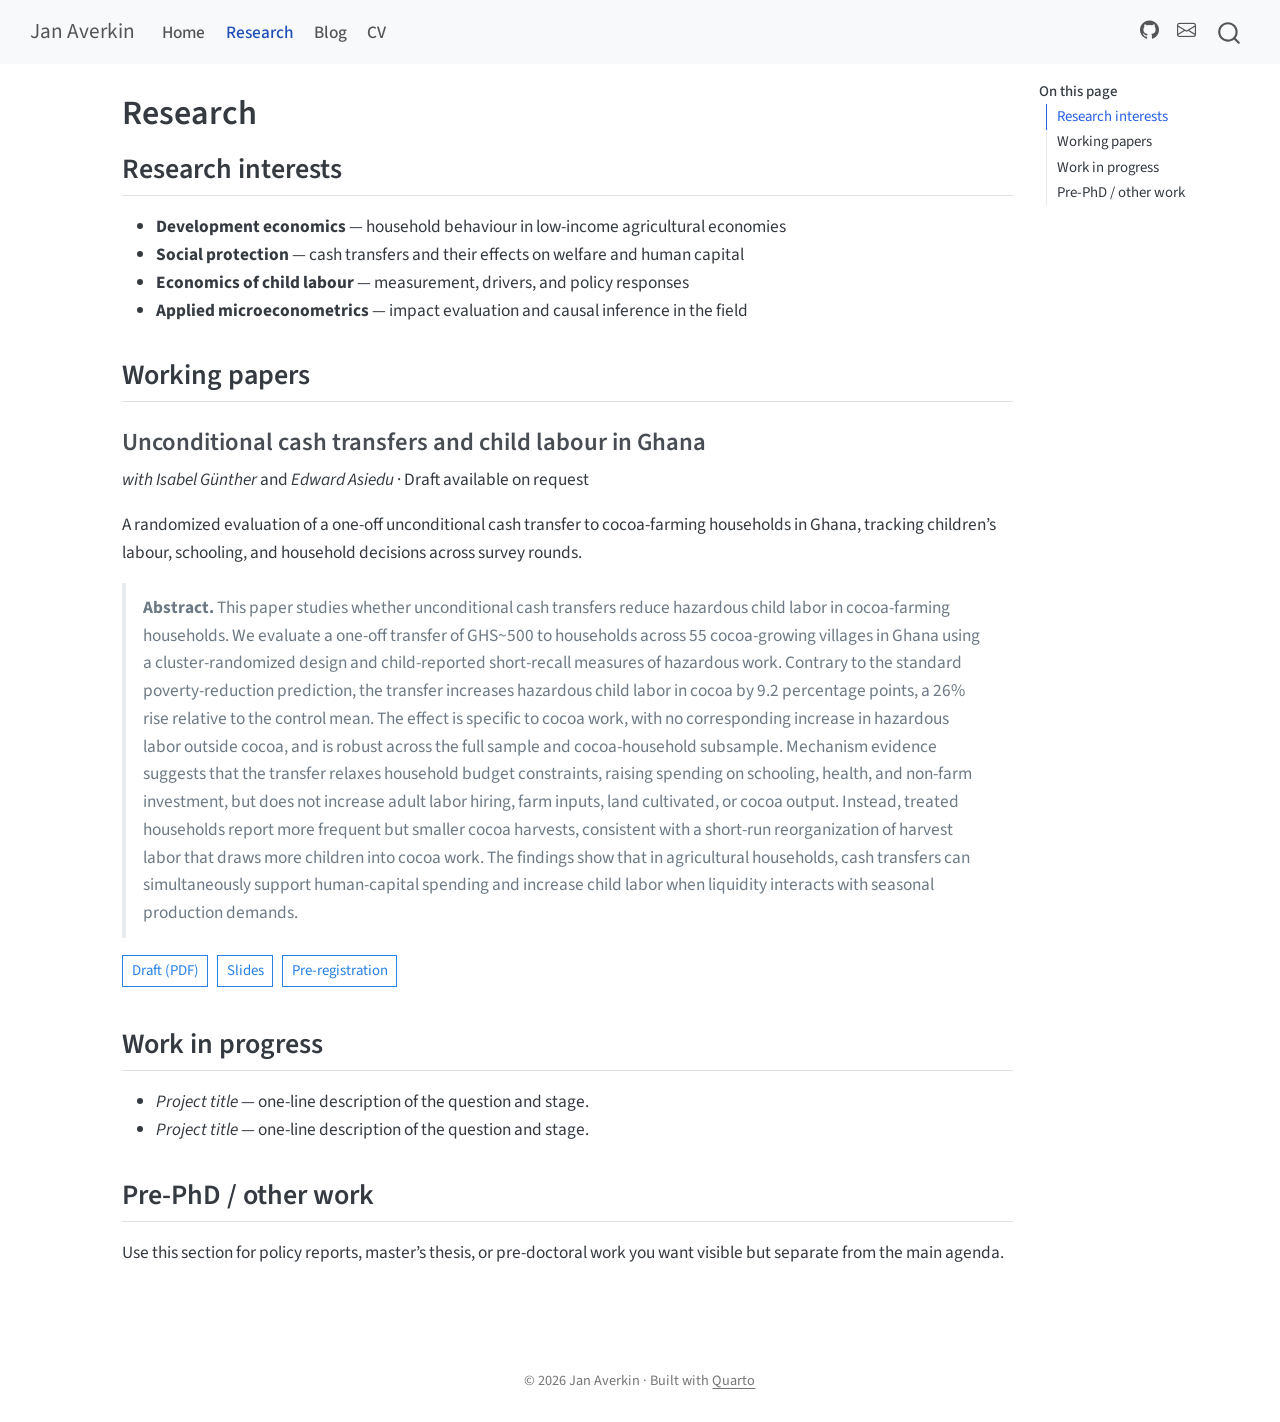
==== research.html @ e157452c "Built site for gh-pages" ====
<!DOCTYPE html>
<html xmlns="http://www.w3.org/1999/xhtml" lang="en" xml:lang="en"><head>

<meta charset="utf-8">
<meta name="generator" content="quarto-1.10.18">

<meta name="viewport" content="width=device-width, initial-scale=1.0, user-scalable=yes">


<title>Research – Jan Averkin</title>
<style>
/* Default styles provided by pandoc.
** See https://pandoc.org/MANUAL.html#variables-for-html for config info.
*/
span.smallcaps{font-variant: small-caps;}
div.columns{display: flex; gap: 1.5em;}
div.column{flex: auto;}
@media screen {
div.columns{gap: min(4vw, 1.5em);}
div.column{overflow-x: auto;}
}
div.hanging-indent{margin-left: 1.5em; text-indent: -1.5em;}
ul.task-list{list-style: none;}
ul.task-list li input[type="checkbox"] {
  width: 0.8em;
  margin: 0 0.8em 0.2em -1em; /* quarto-specific, see https://github.com/quarto-dev/quarto-cli/issues/4556 */ 
  vertical-align: middle;
}
</style>


<script src="site_libs/quarto-nav/quarto-nav.js"></script>
<script src="site_libs/clipboard/clipboard.min.js"></script>
<script src="site_libs/quarto-search/autocomplete.umd.js"></script>
<script src="site_libs/quarto-search/fuse.min.js"></script>
<script src="site_libs/quarto-search/quarto-search.js"></script>
<meta name="quarto:offset" content="./">
<script src="site_libs/quarto-html/quarto.js" type="module"></script>
<script src="site_libs/quarto-html/tabsets/tabsets.js" type="module"></script>
<script src="site_libs/quarto-html/popper.min.js"></script>
<script src="site_libs/quarto-html/tippy.umd.min.js"></script>
<script src="site_libs/quarto-html/anchor.min.js"></script>
<link href="site_libs/quarto-html/tippy.css" rel="stylesheet">
<link href="site_libs/quarto-html/quarto-syntax-highlighting-64a204ab8560d761af7679ceaba22944.css" rel="stylesheet" id="quarto-text-highlighting-styles">
<script src="site_libs/bootstrap/bootstrap.min.js"></script>
<link href="site_libs/bootstrap/bootstrap-icons.css" rel="stylesheet">
<link href="site_libs/bootstrap/bootstrap-1300863642ba7471d2eefebc91736afd.min.css" rel="stylesheet" append-hash="true" id="quarto-bootstrap" data-mode="light">
<script id="quarto-search-options" type="application/json">{
  "location": "navbar",
  "copy-button": false,
  "collapse-after": 3,
  "panel-placement": "end",
  "type": "overlay",
  "limit": 50,
  "keyboard-shortcut": [
    "f",
    "/",
    "s"
  ],
  "show-item-context": false,
  "language": {
    "search-no-results-text": "No results",
    "search-matching-documents-text": "matching documents",
    "search-copy-link-title": "Copy link to search",
    "search-hide-matches-text": "Hide additional matches",
    "search-more-match-text": "more match in this document",
    "search-more-matches-text": "more matches in this document",
    "search-clear-button-title": "Clear",
    "search-text-placeholder": "",
    "search-detached-cancel-button-title": "Cancel",
    "search-submit-button-title": "Submit",
    "search-label": "Search"
  }
}</script>
<style>html{ scroll-behavior: smooth; }</style>


<link rel="stylesheet" href="styles.css">
</head>

<body class="nav-fixed quarto-light">

<div id="quarto-search-results"></div>
  <header id="quarto-header" class="headroom fixed-top">
    <nav class="navbar navbar-expand-lg " data-bs-theme="dark">
      <div class="navbar-container container-fluid">
      <div class="navbar-brand-container mx-auto">
    <a class="navbar-brand" href="./index.html">
    <span class="navbar-title">Jan Averkin</span>
    </a>
  </div>
            <div id="quarto-search" class="" title="Search"></div>
          <button class="navbar-toggler" type="button" data-bs-toggle="collapse" data-bs-target="#navbarCollapse" aria-controls="navbarCollapse" role="menu" aria-expanded="false" aria-label="Toggle navigation" onclick="if (window.quartoToggleHeadroom) { window.quartoToggleHeadroom(); }">
  <span class="navbar-toggler-icon"></span>
</button>
          <div class="collapse navbar-collapse" id="navbarCollapse">
            <ul class="navbar-nav navbar-nav-scroll me-auto">
  <li class="nav-item">
    <a class="nav-link" href="./index.html"> 
<span class="menu-text">Home</span></a>
  </li>  
  <li class="nav-item">
    <a class="nav-link active" href="./research.html" aria-current="page"> 
<span class="menu-text">Research</span></a>
  </li>  
  <li class="nav-item">
    <a class="nav-link" href="./blog.html"> 
<span class="menu-text">Blog</span></a>
  </li>  
  <li class="nav-item">
    <a class="nav-link" href="./cv.html"> 
<span class="menu-text">CV</span></a>
  </li>  
</ul>
            <ul class="navbar-nav navbar-nav-scroll ms-auto">
  <li class="nav-item compact">
    <a class="nav-link" href="https://github.com/janaverkin"> <i class="bi bi-github" role="img" aria-label="GitHub">
</i> 
<span class="menu-text"></span></a>
  </li>  
  <li class="nav-item compact">
    <a class="nav-link" href="mailto:averkinjan@gmail.com"> <i class="bi bi-envelope" role="img" aria-label="Email">
</i> 
<span class="menu-text"></span></a>
  </li>  
</ul>
          </div> <!-- /navcollapse -->
            <div class="quarto-navbar-tools">
</div>
      </div> <!-- /container-fluid -->
    </nav>
</header>
<!-- content -->
<div id="quarto-content" class="quarto-container page-columns page-rows-contents page-layout-article page-navbar">
<!-- sidebar -->
<!-- margin-sidebar -->
    <div id="quarto-margin-sidebar" class="sidebar margin-sidebar">
        <nav id="TOC" role="doc-toc" class="toc-active">
    <h2 id="toc-title">On this page</h2>
   
  <ul>
  <li><a href="#research-interests" id="toc-research-interests" class="nav-link active" data-scroll-target="#research-interests">Research interests</a></li>
  <li><a href="#working-papers" id="toc-working-papers" class="nav-link" data-scroll-target="#working-papers">Working papers</a>
  <ul class="collapse">
  <li><a href="#unconditional-cash-transfers-and-child-labour-in-ghana" id="toc-unconditional-cash-transfers-and-child-labour-in-ghana" class="nav-link" data-scroll-target="#unconditional-cash-transfers-and-child-labour-in-ghana">Unconditional cash transfers and child labour in Ghana</a></li>
  </ul></li>
  <li><a href="#work-in-progress" id="toc-work-in-progress" class="nav-link" data-scroll-target="#work-in-progress">Work in progress</a></li>
  <li><a href="#pre-phd-other-work" id="toc-pre-phd-other-work" class="nav-link" data-scroll-target="#pre-phd-other-work">Pre-PhD / other work</a></li>
  </ul>
</nav>
    </div>
<!-- main -->
<main class="content" id="quarto-document-content">

<header id="title-block-header" class="quarto-title-block default">
<div class="quarto-title">
<h1 class="title">Research</h1>
</div>



<div class="quarto-title-meta">

    
  
    
  </div>
  


</header>


<section id="research-interests" class="level2">
<h2 class="anchored" data-anchor-id="research-interests">Research interests</h2>
<ul>
<li><strong>Development economics</strong> — household behaviour in low-income agricultural economies</li>
<li><strong>Social protection</strong> — cash transfers and their effects on welfare and human capital</li>
<li><strong>Economics of child labour</strong> — measurement, drivers, and policy responses</li>
<li><strong>Applied microeconometrics</strong> — impact evaluation and causal inference in the field</li>
</ul>
<!-- Edit the themes above to match how you'd describe your own agenda. -->
</section>
<section id="working-papers" class="level2">
<h2 class="anchored" data-anchor-id="working-papers">Working papers</h2>
<section id="unconditional-cash-transfers-and-child-labour-in-ghana" class="level3">
<h3 class="anchored" data-anchor-id="unconditional-cash-transfers-and-child-labour-in-ghana">Unconditional cash transfers and child labour in Ghana</h3>
<p><em>with Isabel Günther</em> and <em>Edward Asiedu</em> · Draft available on request</p>
<p>A randomized evaluation of a one-off unconditional cash transfer to cocoa-farming households in Ghana, tracking children’s labour, schooling, and household decisions across survey rounds.</p>
<blockquote class="blockquote">
<p><strong>Abstract.</strong> This paper studies whether unconditional cash transfers reduce hazardous child labor in cocoa-farming households. We evaluate a one-off transfer of GHS~500 to households across 55 cocoa-growing villages in Ghana using a cluster-randomized design and child-reported short-recall measures of hazardous work. Contrary to the standard poverty-reduction prediction, the transfer increases hazardous child labor in cocoa by 9.2 percentage points, a 26% rise relative to the control mean. The effect is specific to cocoa work, with no corresponding increase in hazardous labor outside cocoa, and is robust across the full sample and cocoa-household subsample. Mechanism evidence suggests that the transfer relaxes household budget constraints, raising spending on schooling, health, and non-farm investment, but does not increase adult labor hiring, farm inputs, land cultivated, or cocoa output. Instead, treated households report more frequent but smaller cocoa harvests, consistent with a short-run reorganization of harvest labor that draws more children into cocoa work. The findings show that in agricultural households, cash transfers can simultaneously support human-capital spending and increase child labor when liquidity interacts with seasonal production demands.</p>
</blockquote>
<p><a href="#" class="btn btn-outline-primary btn-sm">Draft (PDF)</a> &nbsp; <a href="#" class="btn btn-outline-primary btn-sm">Slides</a> &nbsp; <a href="#" class="btn btn-outline-primary btn-sm">Pre-registration</a></p>
<!--
Duplicate the block above for each paper. Once a paper is public, replace the
'#' links with real URLs (working-paper series, OSF/AEA RCT registry, etc.).
-->
</section>
</section>
<section id="work-in-progress" class="level2">
<h2 class="anchored" data-anchor-id="work-in-progress">Work in progress</h2>
<ul>
<li><em>Project title</em> — one-line description of the question and stage.</li>
<li><em>Project title</em> — one-line description of the question and stage.</li>
</ul>
</section>
<section id="pre-phd-other-work" class="level2">
<h2 class="anchored" data-anchor-id="pre-phd-other-work">Pre-PhD / other work</h2>
<p>Use this section for policy reports, master’s thesis, or pre-doctoral work you want visible but separate from the main agenda.</p>


</section>

</main> <!-- /main -->
<script id="quarto-html-after-body" type="application/javascript">
  window.document.addEventListener("DOMContentLoaded", function (event) {
    const icon = "";
    const anchorJS = new window.AnchorJS();
    anchorJS.options = {
      placement: 'right',
      icon: icon
    };
    anchorJS.add('.anchored');
    const isCodeAnnotation = (el) => {
      for (const clz of el.classList) {
        if (clz.startsWith('code-annotation-')) {                     
          return true;
        }
      }
      return false;
    }
    const onCopySuccess = function(e) {
      // button target
      const button = e.trigger;
      // don't keep focus
      button.blur();
      // flash "checked"
      button.classList.add('code-copy-button-checked');
      var currentTitle = button.getAttribute("title");
      button.setAttribute("title", "Copied!");
      let tooltip;
      if (window.bootstrap) {
        button.setAttribute("data-bs-toggle", "tooltip");
        button.setAttribute("data-bs-placement", "left");
        button.setAttribute("data-bs-title", "Copied!");
        tooltip = new bootstrap.Tooltip(button, 
          { trigger: "manual", 
            customClass: "code-copy-button-tooltip",
            offset: [0, -8]});
        tooltip.show();    
      }
      setTimeout(function() {
        if (tooltip) {
          tooltip.hide();
          button.removeAttribute("data-bs-title");
          button.removeAttribute("data-bs-toggle");
          button.removeAttribute("data-bs-placement");
        }
        button.setAttribute("title", currentTitle);
        button.classList.remove('code-copy-button-checked');
      }, 1000);
      // clear code selection
      e.clearSelection();
    }
    const getTextToCopy = function(trigger) {
      const outerScaffold = trigger.parentElement.cloneNode(true);
      const codeEl = outerScaffold.querySelector('code');
      for (const childEl of codeEl.children) {
        if (isCodeAnnotation(childEl)) {
          childEl.remove();
        }
      }
      return codeEl.innerText;
    }
    const clipboard = new window.ClipboardJS('.code-copy-button:not([data-in-quarto-modal])', {
      text: getTextToCopy
    });
    clipboard.on('success', onCopySuccess);
    if (window.document.getElementById('quarto-embedded-source-code-modal')) {
      const clipboardModal = new window.ClipboardJS('.code-copy-button[data-in-quarto-modal]', {
        text: getTextToCopy,
        container: window.document.getElementById('quarto-embedded-source-code-modal')
      });
      clipboardModal.on('success', onCopySuccess);
    }
      var localhostRegex = new RegExp(/^(?:http|https):\/\/localhost\:?[0-9]*\//);
      var mailtoRegex = new RegExp(/^mailto:/);
        var filterRegex = new RegExp("https:\/\/janaverkin\.github\.io");
      var isInternal = (href) => {
          return filterRegex.test(href) || localhostRegex.test(href) || mailtoRegex.test(href);
      }
      // Inspect non-navigation links and adorn them if external
     var links = window.document.querySelectorAll('a[href]:not(.nav-link):not(.navbar-brand):not(.toc-action):not(.sidebar-link):not(.sidebar-item-toggle):not(.pagination-link):not(.no-external):not([aria-hidden]):not(.dropdown-item):not(.quarto-navigation-tool):not(.about-link)');
      for (var i=0; i<links.length; i++) {
        const link = links[i];
        if (!isInternal(link.href)) {
          // undo the damage that might have been done by quarto-nav.js in the case of
          // links that we want to consider external
          if (link.dataset.originalHref !== undefined) {
            link.href = link.dataset.originalHref;
          }
        }
      }
    function tippyHover(el, contentFn, onTriggerFn, onUntriggerFn) {
      const config = {
        allowHTML: true,
        maxWidth: 500,
        delay: 100,
        arrow: false,
        appendTo: function(el) {
            return el.parentElement;
        },
        interactive: true,
        interactiveBorder: 10,
        theme: 'quarto',
        placement: 'bottom-start',
      };
      if (contentFn) {
        config.content = contentFn;
      }
      if (onTriggerFn) {
        config.onTrigger = onTriggerFn;
      }
      if (onUntriggerFn) {
        config.onUntrigger = onUntriggerFn;
      }
      window.tippy(el, config); 
    }
    const noterefs = window.document.querySelectorAll('a[role="doc-noteref"]');
    for (var i=0; i<noterefs.length; i++) {
      const ref = noterefs[i];
      tippyHover(ref, function() {
        // use id or data attribute instead here
        let href = ref.getAttribute('data-footnote-href') || ref.getAttribute('href');
        try { href = new URL(href).hash; } catch {}
        const id = href.replace(/^#\/?/, "");
        const note = window.document.getElementById(id);
        if (note) {
          return note.innerHTML;
        } else {
          return "";
        }
      });
    }
    const xrefs = window.document.querySelectorAll('a.quarto-xref');
    const processXRef = (id, note) => {
      // Strip column container classes
      const stripColumnClz = (el) => {
        el.classList.remove("page-full", "page-columns");
        if (el.children) {
          for (const child of el.children) {
            stripColumnClz(child);
          }
        }
      }
      stripColumnClz(note)
      if (id === null || id.startsWith('sec-')) {
        // Special case sections, only their first couple elements
        const container = document.createElement("div");
        if (note.children && note.children.length > 2) {
          container.appendChild(note.children[0].cloneNode(true));
          for (let i = 1; i < note.children.length; i++) {
            const child = note.children[i];
            if (child.tagName === "P" && child.innerText === "") {
              continue;
            } else {
              container.appendChild(child.cloneNode(true));
              break;
            }
          }
          if (window.Quarto?.typesetMath) {
            window.Quarto.typesetMath(container);
          }
          return container.innerHTML
        } else {
          if (window.Quarto?.typesetMath) {
            window.Quarto.typesetMath(note);
          }
          return note.innerHTML;
        }
      } else {
        // Remove any anchor links if they are present
        const anchorLink = note.querySelector('a.anchorjs-link');
        if (anchorLink) {
          anchorLink.remove();
        }
        if (window.Quarto?.typesetMath) {
          window.Quarto.typesetMath(note);
        }
        if (note.classList.contains("callout")) {
          return note.outerHTML;
        } else {
          return note.innerHTML;
        }
      }
    }
    for (var i=0; i<xrefs.length; i++) {
      const xref = xrefs[i];
      tippyHover(xref, undefined, function(instance) {
        instance.disable();
        let url = xref.getAttribute('href');
        let hash = undefined; 
        if (url.startsWith('#')) {
          hash = url;
        } else {
          try { hash = new URL(url).hash; } catch {}
        }
        if (hash) {
          const id = hash.replace(/^#\/?/, "");
          const note = window.document.getElementById(id);
          if (note !== null) {
            try {
              const html = processXRef(id, note.cloneNode(true));
              instance.setContent(html);
            } finally {
              instance.enable();
              instance.show();
            }
          } else {
            // See if we can fetch this
            fetch(url.split('#')[0])
            .then(res => res.text())
            .then(html => {
              const parser = new DOMParser();
              const htmlDoc = parser.parseFromString(html, "text/html");
              const note = htmlDoc.getElementById(id);
              if (note !== null) {
                const html = processXRef(id, note);
                instance.setContent(html);
              } 
            }).finally(() => {
              instance.enable();
              instance.show();
            });
          }
        } else {
          // See if we can fetch a full url (with no hash to target)
          // This is a special case and we should probably do some content thinning / targeting
          fetch(url)
          .then(res => res.text())
          .then(html => {
            const parser = new DOMParser();
            const htmlDoc = parser.parseFromString(html, "text/html");
            const note = htmlDoc.querySelector('main.content');
            if (note !== null) {
              // This should only happen for chapter cross references
              // (since there is no id in the URL)
              // remove the first header
              if (note.children.length > 0 && note.children[0].tagName === "HEADER") {
                note.children[0].remove();
              }
              const html = processXRef(null, note);
              instance.setContent(html);
            } 
          }).finally(() => {
            instance.enable();
            instance.show();
          });
        }
      }, function(instance) {
      });
    }
        let selectedAnnoteEl;
        const selectorForAnnotation = ( cell, annotation) => {
          let cellAttr = 'data-code-cell="' + cell + '"';
          let lineAttr = 'data-code-annotation="' +  annotation + '"';
          const selector = 'span[' + cellAttr + '][' + lineAttr + ']';
          return selector;
        }
        const selectCodeLines = (annoteEl) => {
          const doc = window.document;
          const targetCell = annoteEl.getAttribute("data-target-cell");
          const targetAnnotation = annoteEl.getAttribute("data-target-annotation");
          const annoteSpan = window.document.querySelector(selectorForAnnotation(targetCell, targetAnnotation));
          const lines = annoteSpan.getAttribute("data-code-lines").split(",");
          const lineIds = lines.map((line) => {
            return targetCell + "-" + line;
          })
          let top = null;
          let height = null;
          let parent = null;
          if (lineIds.length > 0) {
              //compute the position of the single el (top and bottom and make a div)
              const el = window.document.getElementById(lineIds[0]);
              top = el.offsetTop;
              height = el.offsetHeight;
              parent = el.parentElement.parentElement;
            if (lineIds.length > 1) {
              const lastEl = window.document.getElementById(lineIds[lineIds.length - 1]);
              const bottom = lastEl.offsetTop + lastEl.offsetHeight;
              height = bottom - top;
            }
            if (top !== null && height !== null && parent !== null) {
              // cook up a div (if necessary) and position it 
              let div = window.document.getElementById("code-annotation-line-highlight");
              if (div === null) {
                div = window.document.createElement("div");
                div.setAttribute("id", "code-annotation-line-highlight");
                div.style.position = 'absolute';
                parent.appendChild(div);
              }
              div.style.top = top - 2 + "px";
              div.style.height = height + 4 + "px";
              div.style.left = 0;
              let gutterDiv = window.document.getElementById("code-annotation-line-highlight-gutter");
              if (gutterDiv === null) {
                gutterDiv = window.document.createElement("div");
                gutterDiv.setAttribute("id", "code-annotation-line-highlight-gutter");
                gutterDiv.style.position = 'absolute';
                const codeCell = window.document.getElementById(targetCell);
                const gutter = codeCell.querySelector('.code-annotation-gutter');
                gutter.appendChild(gutterDiv);
              }
              gutterDiv.style.top = top - 2 + "px";
              gutterDiv.style.height = height + 4 + "px";
            }
            selectedAnnoteEl = annoteEl;
          }
        };
        const unselectCodeLines = () => {
          const elementsIds = ["code-annotation-line-highlight", "code-annotation-line-highlight-gutter"];
          elementsIds.forEach((elId) => {
            const div = window.document.getElementById(elId);
            if (div) {
              div.remove();
            }
          });
          selectedAnnoteEl = undefined;
        };
          // Handle positioning of the toggle
      window.addEventListener(
        "resize",
        throttle(() => {
          elRect = undefined;
          if (selectedAnnoteEl) {
            selectCodeLines(selectedAnnoteEl);
          }
        }, 10)
      );
      function throttle(fn, ms) {
      let throttle = false;
      let timer;
        return (...args) => {
          if(!throttle) { // first call gets through
              fn.apply(this, args);
              throttle = true;
          } else { // all the others get throttled
              if(timer) clearTimeout(timer); // cancel #2
              timer = setTimeout(() => {
                fn.apply(this, args);
                timer = throttle = false;
              }, ms);
          }
        };
      }
        // Attach click handler to the DT
        const annoteDls = window.document.querySelectorAll('dt[data-target-cell]');
        for (const annoteDlNode of annoteDls) {
          annoteDlNode.addEventListener('click', (event) => {
            const clickedEl = event.target;
            if (clickedEl !== selectedAnnoteEl) {
              unselectCodeLines();
              const activeEl = window.document.querySelector('dt[data-target-cell].code-annotation-active');
              if (activeEl) {
                activeEl.classList.remove('code-annotation-active');
              }
              selectCodeLines(clickedEl);
              clickedEl.classList.add('code-annotation-active');
            } else {
              // Unselect the line
              unselectCodeLines();
              clickedEl.classList.remove('code-annotation-active');
            }
          });
        }
    const findCites = (el) => {
      const parentEl = el.parentElement;
      if (parentEl) {
        const cites = parentEl.dataset.cites;
        if (cites) {
          return {
            el,
            cites: cites.split(' ')
          };
        } else {
          return findCites(el.parentElement)
        }
      } else {
        return undefined;
      }
    };
    var bibliorefs = window.document.querySelectorAll('a[role="doc-biblioref"]');
    for (var i=0; i<bibliorefs.length; i++) {
      const ref = bibliorefs[i];
      const citeInfo = findCites(ref);
      if (citeInfo) {
        tippyHover(citeInfo.el, function() {
          var popup = window.document.createElement('div');
          citeInfo.cites.forEach(function(cite) {
            var citeDiv = window.document.createElement('div');
            citeDiv.classList.add('hanging-indent');
            citeDiv.classList.add('csl-entry');
            var biblioDiv = window.document.getElementById('ref-' + cite);
            if (biblioDiv) {
              citeDiv.innerHTML = biblioDiv.innerHTML;
            }
            popup.appendChild(citeDiv);
          });
          return popup.innerHTML;
        });
      }
    }
  });
  </script>
</div> <!-- /content -->
<footer class="footer">
  <div class="nav-footer">
    <div class="nav-footer-left">
      &nbsp;
    </div>   
    <div class="nav-footer-center">
<p>© 2026 Jan Averkin · Built with <a href="https://quarto.org">Quarto</a></p>
</div>
    <div class="nav-footer-right">
      &nbsp;
    </div>
  </div>
</footer>




<script src="site_libs/quarto-html/zenscroll-min.js"></script>
</body></html>
---- site_libs/quarto-html/tippy.css ----
.tippy-box[data-animation=fade][data-state=hidden]{opacity:0}[data-tippy-root]{max-width:calc(100vw - 10px)}.tippy-box{position:relative;background-color:#333;color:#fff;border-radius:4px;font-size:14px;line-height:1.4;white-space:normal;outline:0;transition-property:transform,visibility,opacity}.tippy-box[data-placement^=top]>.tippy-arrow{bottom:0}.tippy-box[data-placement^=top]>.tippy-arrow:before{bottom:-7px;left:0;border-width:8px 8px 0;border-top-color:initial;transform-origin:center top}.tippy-box[data-placement^=bottom]>.tippy-arrow{top:0}.tippy-box[data-placement^=bottom]>.tippy-arrow:before{top:-7px;left:0;border-width:0 8px 8px;border-bottom-color:initial;transform-origin:center bottom}.tippy-box[data-placement^=left]>.tippy-arrow{right:0}.tippy-box[data-placement^=left]>.tippy-arrow:before{border-width:8px 0 8px 8px;border-left-color:initial;right:-7px;transform-origin:center left}.tippy-box[data-placement^=right]>.tippy-arrow{left:0}.tippy-box[data-placement^=right]>.tippy-arrow:before{left:-7px;border-width:8px 8px 8px 0;border-right-color:initial;transform-origin:center right}.tippy-box[data-inertia][data-state=visible]{transition-timing-function:cubic-bezier(.54,1.5,.38,1.11)}.tippy-arrow{width:16px;height:16px;color:#333}.tippy-arrow:before{content:"";position:absolute;border-color:transparent;border-style:solid}.tippy-content{position:relative;padding:5px 9px;z-index:1}
---- site_libs/quarto-html/quarto-syntax-highlighting-64a204ab8560d761af7679ceaba22944.css ----
/* quarto syntax highlight colors */
:root {
  --quarto-hl-ot-color: #003B4F;
  --quarto-hl-at-color: #657422;
  --quarto-hl-ss-color: #20794D;
  --quarto-hl-an-color: #5E5E5E;
  --quarto-hl-fu-color: #4758AB;
  --quarto-hl-st-color: #20794D;
  --quarto-hl-cf-color: #003B4F;
  --quarto-hl-op-color: #5E5E5E;
  --quarto-hl-er-color: #AD0000;
  --quarto-hl-bn-color: #AD0000;
  --quarto-hl-al-color: #AD0000;
  --quarto-hl-va-color: #111111;
  --quarto-hl-bu-color: inherit;
  --quarto-hl-ex-color: inherit;
  --quarto-hl-pp-color: #AD0000;
  --quarto-hl-in-color: #5E5E5E;
  --quarto-hl-vs-color: #20794D;
  --quarto-hl-wa-color: #5E5E5E;
  --quarto-hl-do-color: #5E5E5E;
  --quarto-hl-im-color: #00769E;
  --quarto-hl-ch-color: #20794D;
  --quarto-hl-dt-color: #AD0000;
  --quarto-hl-fl-color: #AD0000;
  --quarto-hl-co-color: #5E5E5E;
  --quarto-hl-cv-color: #5E5E5E;
  --quarto-hl-cn-color: #8f5902;
  --quarto-hl-sc-color: #5E5E5E;
  --quarto-hl-dv-color: #AD0000;
  --quarto-hl-kw-color: #003B4F;
}

/* other quarto variables */
:root {
  --quarto-font-monospace: SFMono-Regular, Menlo, Monaco, Consolas, "Liberation Mono", "Courier New", monospace;
}

/* syntax highlight based on Pandoc's rules */
pre > code.sourceCode > span {
  color: #003B4F;
}

code.sourceCode > span {
  color: #003B4F;
}

div.sourceCode,
div.sourceCode pre.sourceCode {
  color: #003B4F;
}

/* Normal */
code span {
  color: #003B4F;
}

/* Alert */
code span.al {
  color: #AD0000;
  font-style: inherit;
}

/* Annotation */
code span.an {
  color: #5E5E5E;
  font-style: inherit;
}

/* Attribute */
code span.at {
  color: #657422;
  font-style: inherit;
}

/* BaseN */
code span.bn {
  color: #AD0000;
  font-style: inherit;
}

/* BuiltIn */
code span.bu {
  font-style: inherit;
}

/* ControlFlow */
code span.cf {
  color: #003B4F;
  font-weight: bold;
  font-style: inherit;
}

/* Char */
code span.ch {
  color: #20794D;
  font-style: inherit;
}

/* Constant */
code span.cn {
  color: #8f5902;
  font-style: inherit;
}

/* Comment */
code span.co {
  color: #5E5E5E;
  font-style: inherit;
}

/* CommentVar */
code span.cv {
  color: #5E5E5E;
  font-style: italic;
}

/* Documentation */
code span.do {
  color: #5E5E5E;
  font-style: italic;
}

/* DataType */
code span.dt {
  color: #AD0000;
  font-style: inherit;
}

/* DecVal */
code span.dv {
  color: #AD0000;
  font-style: inherit;
}

/* Error */
code span.er {
  color: #AD0000;
  font-style: inherit;
}

/* Extension */
code span.ex {
  font-style: inherit;
}

/* Float */
code span.fl {
  color: #AD0000;
  font-style: inherit;
}

/* Function */
code span.fu {
  color: #4758AB;
  font-style: inherit;
}

/* Import */
code span.im {
  color: #00769E;
  font-style: inherit;
}

/* Information */
code span.in {
  color: #5E5E5E;
  font-style: inherit;
}

/* Keyword */
code span.kw {
  color: #003B4F;
  font-weight: bold;
  font-style: inherit;
}

/* Operator */
code span.op {
  color: #5E5E5E;
  font-style: inherit;
}

/* Other */
code span.ot {
  color: #003B4F;
  font-style: inherit;
}

/* Preprocessor */
code span.pp {
  color: #AD0000;
  font-style: inherit;
}

/* SpecialChar */
code span.sc {
  color: #5E5E5E;
  font-style: inherit;
}

/* SpecialString */
code span.ss {
  color: #20794D;
  font-style: inherit;
}

/* String */
code span.st {
  color: #20794D;
  font-style: inherit;
}

/* Variable */
code span.va {
  color: #111111;
  font-style: inherit;
}

/* VerbatimString */
code span.vs {
  color: #20794D;
  font-style: inherit;
}

/* Warning */
code span.wa {
  color: #5E5E5E;
  font-style: italic;
}

.prevent-inlining {
  content: "</";
}

/*# sourceMappingURL=9d8d5bb603a83b8298b89080a598c93b.css.map */
---- styles.css ----
/* Small visual tweaks on top of the `cosmo` theme. Edit freely. */

/* A touch more breathing room and comfortable reading measure */
body {
  font-size: 1.02rem;
  line-height: 1.6;
}

/* Softer, larger headings on the landing/about page */
#title-block-header .title {
  font-weight: 600;
}

/* Make navbar links a little calmer */
.navbar {
  font-weight: 500;
}

/* Outline buttons used for paper/CV links */
.btn-sm {
  margin-bottom: 0.35rem;
}
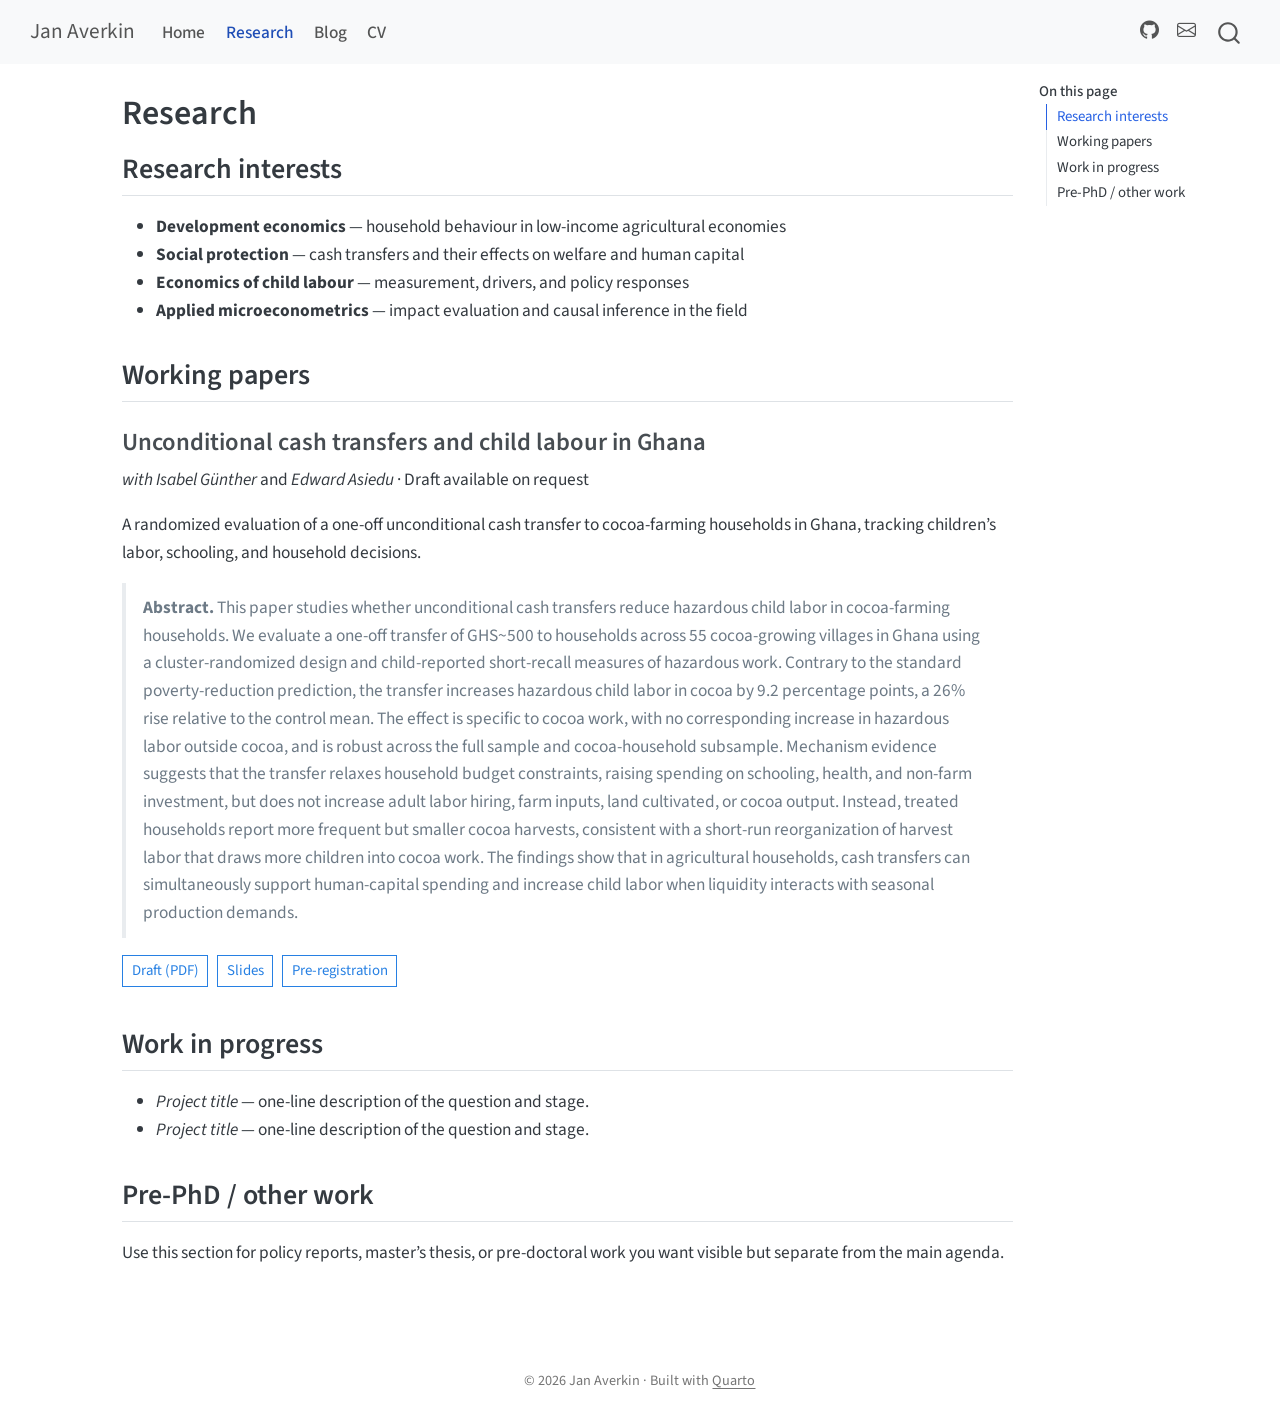
==== commit c30a2aa6: "Built site for gh-pages" ====
--- a/research.html
+++ b/research.html
@@ -186,7 +186,7 @@
 <section id="unconditional-cash-transfers-and-child-labour-in-ghana" class="level3">
 <h3 class="anchored" data-anchor-id="unconditional-cash-transfers-and-child-labour-in-ghana">Unconditional cash transfers and child labour in Ghana</h3>
 <p><em>with Isabel Günther</em> and <em>Edward Asiedu</em> · Draft available on request</p>
-<p>A randomized evaluation of a one-off unconditional cash transfer to cocoa-farming households in Ghana, tracking children’s labour, schooling, and household decisions across survey rounds.</p>
+<p>A randomized evaluation of a one-off unconditional cash transfer to cocoa-farming households in Ghana, tracking children’s labor, schooling, and household decisions.</p>
 <blockquote class="blockquote">
 <p><strong>Abstract.</strong> This paper studies whether unconditional cash transfers reduce hazardous child labor in cocoa-farming households. We evaluate a one-off transfer of GHS~500 to households across 55 cocoa-growing villages in Ghana using a cluster-randomized design and child-reported short-recall measures of hazardous work. Contrary to the standard poverty-reduction prediction, the transfer increases hazardous child labor in cocoa by 9.2 percentage points, a 26% rise relative to the control mean. The effect is specific to cocoa work, with no corresponding increase in hazardous labor outside cocoa, and is robust across the full sample and cocoa-household subsample. Mechanism evidence suggests that the transfer relaxes household budget constraints, raising spending on schooling, health, and non-farm investment, but does not increase adult labor hiring, farm inputs, land cultivated, or cocoa output. Instead, treated households report more frequent but smaller cocoa harvests, consistent with a short-run reorganization of harvest labor that draws more children into cocoa work. The findings show that in agricultural households, cash transfers can simultaneously support human-capital spending and increase child labor when liquidity interacts with seasonal production demands.</p>
 </blockquote>
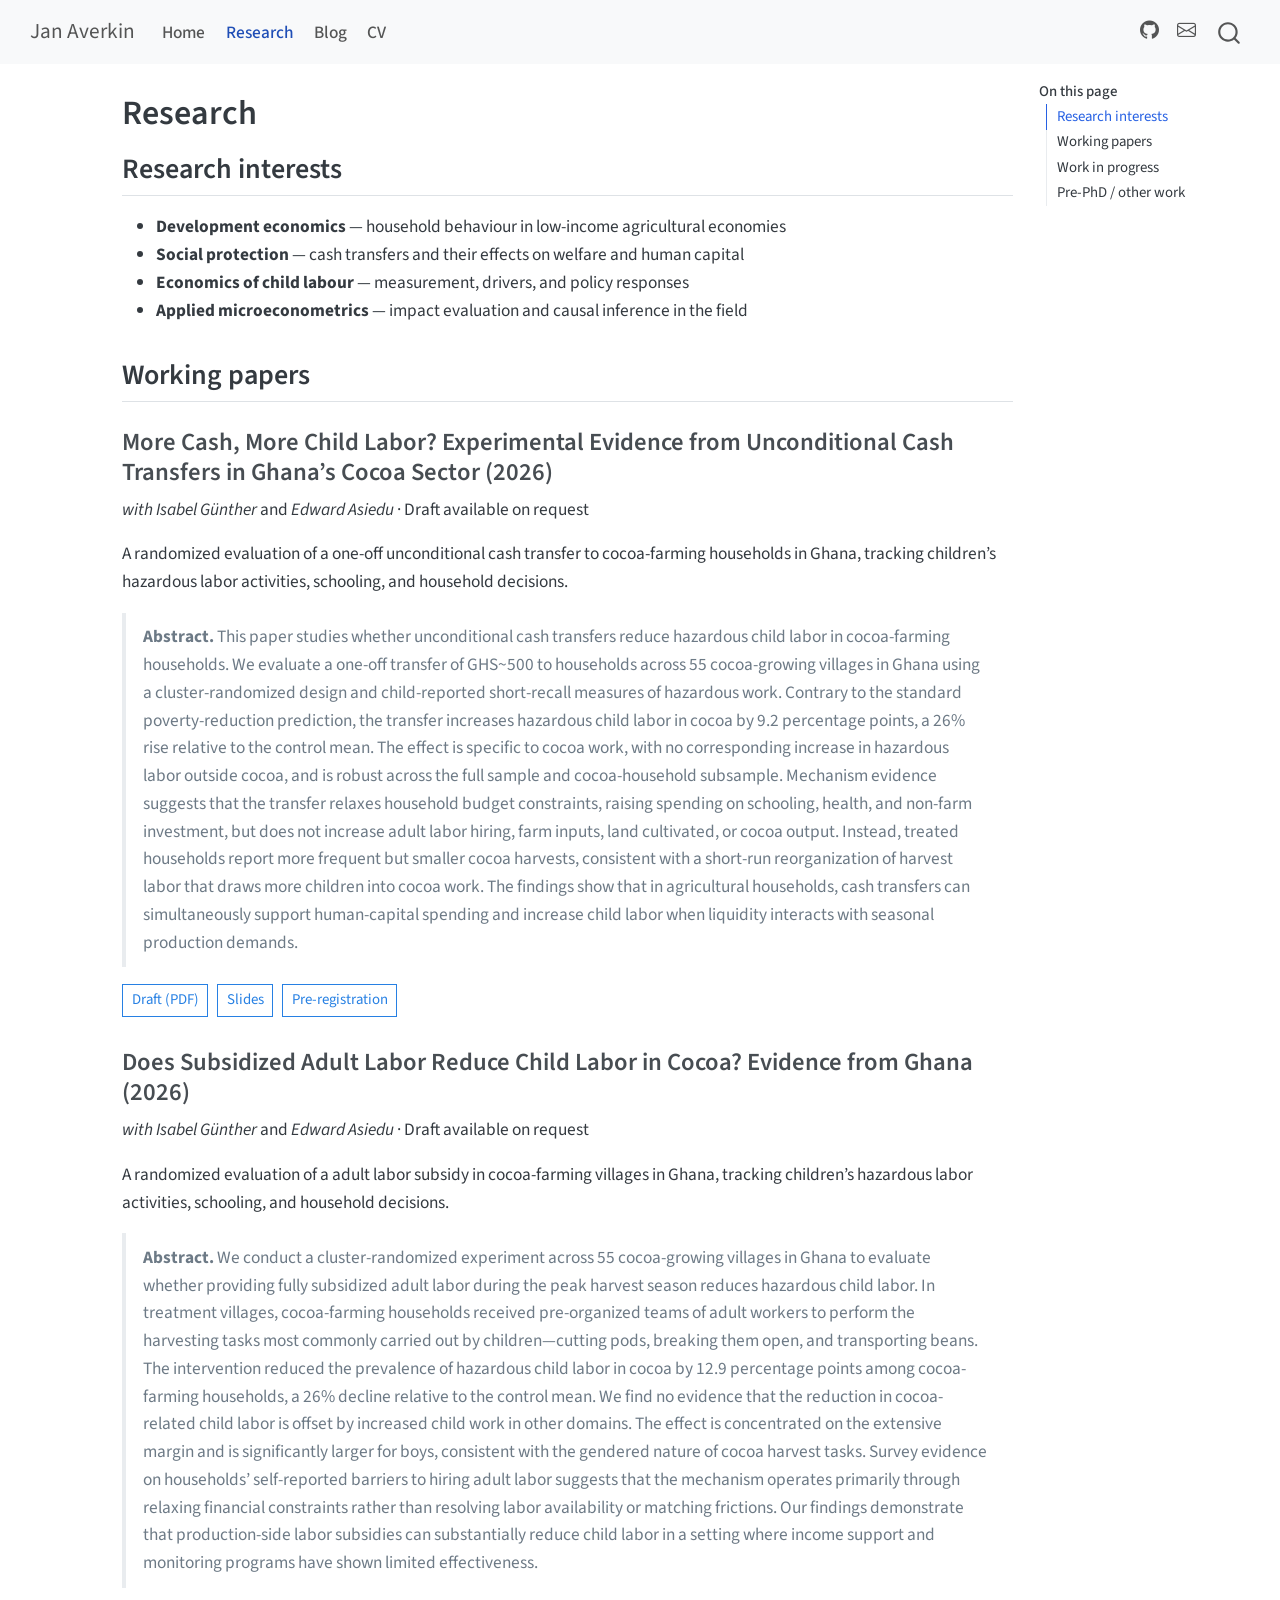
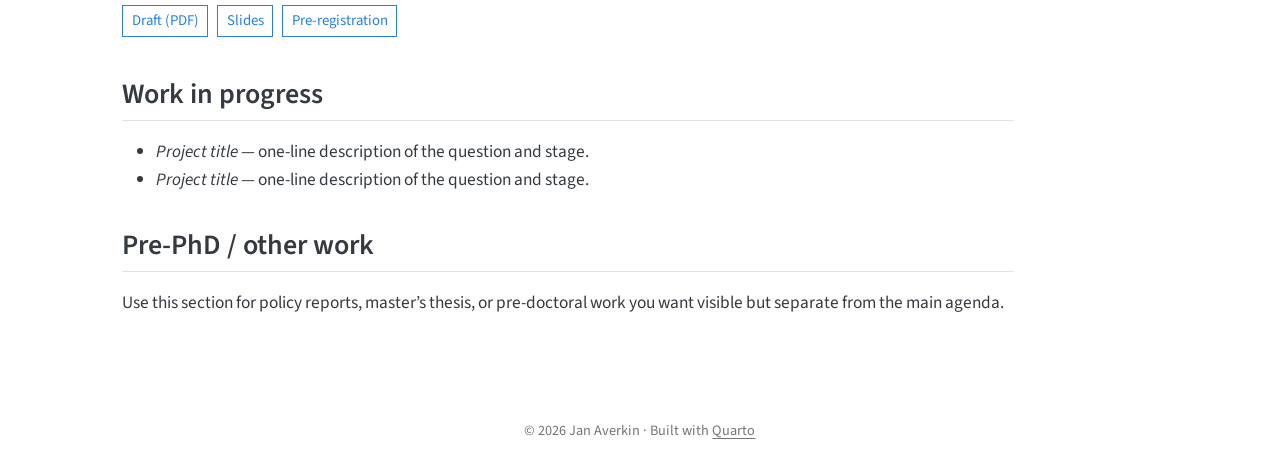
==== commit e9fdd87d: "Built site for gh-pages" ====
--- a/research.html
+++ b/research.html
@@ -142,7 +142,8 @@
   <li><a href="#research-interests" id="toc-research-interests" class="nav-link active" data-scroll-target="#research-interests">Research interests</a></li>
   <li><a href="#working-papers" id="toc-working-papers" class="nav-link" data-scroll-target="#working-papers">Working papers</a>
   <ul class="collapse">
-  <li><a href="#unconditional-cash-transfers-and-child-labour-in-ghana" id="toc-unconditional-cash-transfers-and-child-labour-in-ghana" class="nav-link" data-scroll-target="#unconditional-cash-transfers-and-child-labour-in-ghana">Unconditional cash transfers and child labour in Ghana</a></li>
+  <li><a href="#more-cash-more-child-labor-experimental-evidence-from-unconditional-cash-transfers-in-ghanas-cocoa-sector-2026" id="toc-more-cash-more-child-labor-experimental-evidence-from-unconditional-cash-transfers-in-ghanas-cocoa-sector-2026" class="nav-link" data-scroll-target="#more-cash-more-child-labor-experimental-evidence-from-unconditional-cash-transfers-in-ghanas-cocoa-sector-2026">More Cash, More Child Labor? Experimental Evidence from Unconditional Cash Transfers in Ghana’s Cocoa Sector (2026)</a></li>
+  <li><a href="#does-subsidized-adult-labor-reduce-child-labor-in-cocoa-evidence-from-ghana-2026" id="toc-does-subsidized-adult-labor-reduce-child-labor-in-cocoa-evidence-from-ghana-2026" class="nav-link" data-scroll-target="#does-subsidized-adult-labor-reduce-child-labor-in-cocoa-evidence-from-ghana-2026">Does Subsidized Adult Labor Reduce Child Labor in Cocoa? Evidence from Ghana (2026)</a></li>
   </ul></li>
   <li><a href="#work-in-progress" id="toc-work-in-progress" class="nav-link" data-scroll-target="#work-in-progress">Work in progress</a></li>
   <li><a href="#pre-phd-other-work" id="toc-pre-phd-other-work" class="nav-link" data-scroll-target="#pre-phd-other-work">Pre-PhD / other work</a></li>
@@ -183,18 +184,23 @@
 </section>
 <section id="working-papers" class="level2">
 <h2 class="anchored" data-anchor-id="working-papers">Working papers</h2>
-<section id="unconditional-cash-transfers-and-child-labour-in-ghana" class="level3">
-<h3 class="anchored" data-anchor-id="unconditional-cash-transfers-and-child-labour-in-ghana">Unconditional cash transfers and child labour in Ghana</h3>
+<section id="more-cash-more-child-labor-experimental-evidence-from-unconditional-cash-transfers-in-ghanas-cocoa-sector-2026" class="level3">
+<h3 class="anchored" data-anchor-id="more-cash-more-child-labor-experimental-evidence-from-unconditional-cash-transfers-in-ghanas-cocoa-sector-2026">More Cash, More Child Labor? Experimental Evidence from Unconditional Cash Transfers in Ghana’s Cocoa Sector (2026)</h3>
 <p><em>with Isabel Günther</em> and <em>Edward Asiedu</em> · Draft available on request</p>
-<p>A randomized evaluation of a one-off unconditional cash transfer to cocoa-farming households in Ghana, tracking children’s labor, schooling, and household decisions.</p>
+<p>A randomized evaluation of a one-off unconditional cash transfer to cocoa-farming households in Ghana, tracking children’s hazardous labor activities, schooling, and household decisions.</p>
 <blockquote class="blockquote">
 <p><strong>Abstract.</strong> This paper studies whether unconditional cash transfers reduce hazardous child labor in cocoa-farming households. We evaluate a one-off transfer of GHS~500 to households across 55 cocoa-growing villages in Ghana using a cluster-randomized design and child-reported short-recall measures of hazardous work. Contrary to the standard poverty-reduction prediction, the transfer increases hazardous child labor in cocoa by 9.2 percentage points, a 26% rise relative to the control mean. The effect is specific to cocoa work, with no corresponding increase in hazardous labor outside cocoa, and is robust across the full sample and cocoa-household subsample. Mechanism evidence suggests that the transfer relaxes household budget constraints, raising spending on schooling, health, and non-farm investment, but does not increase adult labor hiring, farm inputs, land cultivated, or cocoa output. Instead, treated households report more frequent but smaller cocoa harvests, consistent with a short-run reorganization of harvest labor that draws more children into cocoa work. The findings show that in agricultural households, cash transfers can simultaneously support human-capital spending and increase child labor when liquidity interacts with seasonal production demands.</p>
 </blockquote>
 <p><a href="#" class="btn btn-outline-primary btn-sm">Draft (PDF)</a> &nbsp; <a href="#" class="btn btn-outline-primary btn-sm">Slides</a> &nbsp; <a href="#" class="btn btn-outline-primary btn-sm">Pre-registration</a></p>
-<!--
-Duplicate the block above for each paper. Once a paper is public, replace the
-'#' links with real URLs (working-paper series, OSF/AEA RCT registry, etc.).
--->
+</section>
+<section id="does-subsidized-adult-labor-reduce-child-labor-in-cocoa-evidence-from-ghana-2026" class="level3">
+<h3 class="anchored" data-anchor-id="does-subsidized-adult-labor-reduce-child-labor-in-cocoa-evidence-from-ghana-2026">Does Subsidized Adult Labor Reduce Child Labor in Cocoa? Evidence from Ghana (2026)</h3>
+<p><em>with Isabel Günther</em> and <em>Edward Asiedu</em> · Draft available on request</p>
+<p>A randomized evaluation of a adult labor subsidy in cocoa-farming villages in Ghana, tracking children’s hazardous labor activities, schooling, and household decisions.</p>
+<blockquote class="blockquote">
+<p><strong>Abstract.</strong> We conduct a cluster-randomized experiment across 55 cocoa-growing villages in Ghana to evaluate whether providing fully subsidized adult labor during the peak harvest season reduces hazardous child labor. In treatment villages, cocoa-farming households received pre-organized teams of adult workers to perform the harvesting tasks most commonly carried out by children—cutting pods, breaking them open, and transporting beans. The intervention reduced the prevalence of hazardous child labor in cocoa by 12.9 percentage points among cocoa-farming households, a 26% decline relative to the control mean. We find no evidence that the reduction in cocoa-related child labor is offset by increased child work in other domains. The effect is concentrated on the extensive margin and is significantly larger for boys, consistent with the gendered nature of cocoa harvest tasks. Survey evidence on households’ self-reported barriers to hiring adult labor suggests that the mechanism operates primarily through relaxing financial constraints rather than resolving labor availability or matching frictions. Our findings demonstrate that production-side labor subsidies can substantially reduce child labor in a setting where income support and monitoring programs have shown limited effectiveness.</p>
+</blockquote>
+<p><a href="#" class="btn btn-outline-primary btn-sm">Draft (PDF)</a> &nbsp; <a href="#" class="btn btn-outline-primary btn-sm">Slides</a> &nbsp; <a href="#" class="btn btn-outline-primary btn-sm">Pre-registration</a></p>
 </section>
 </section>
 <section id="work-in-progress" class="level2">
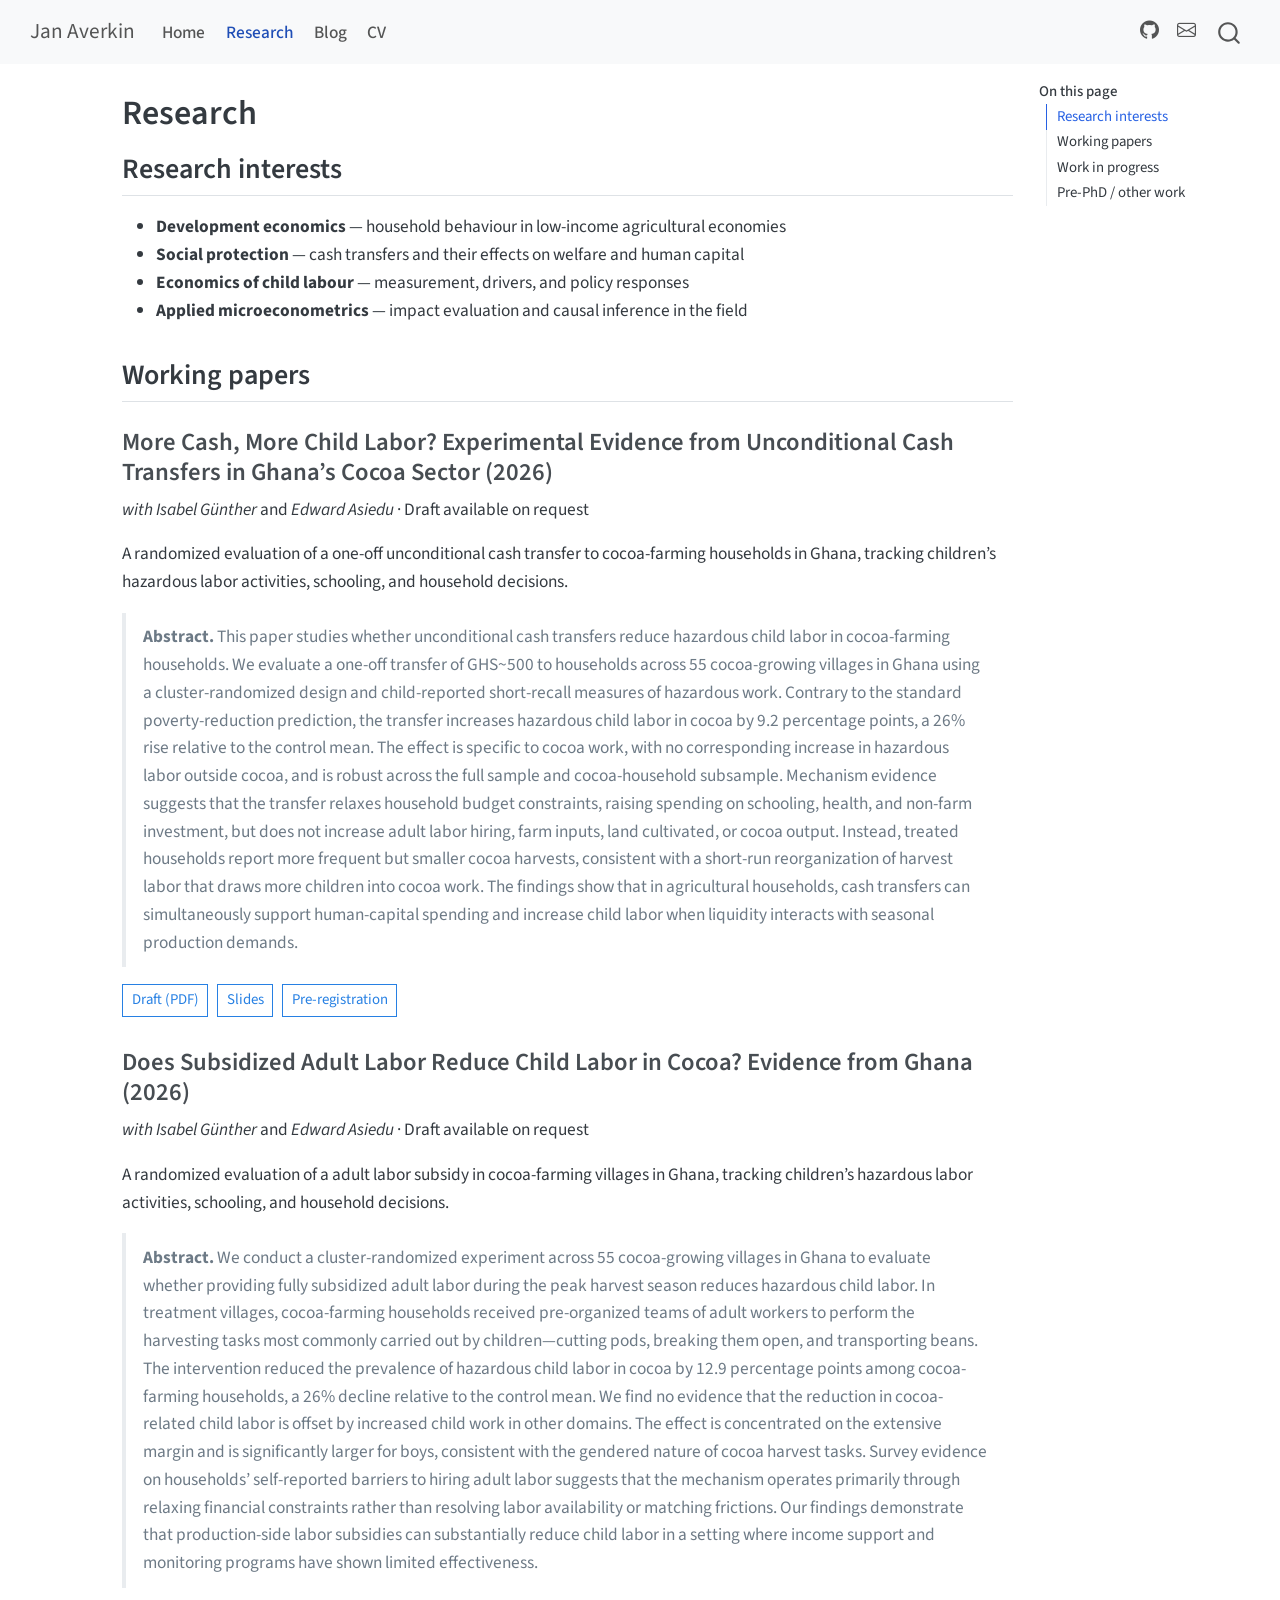
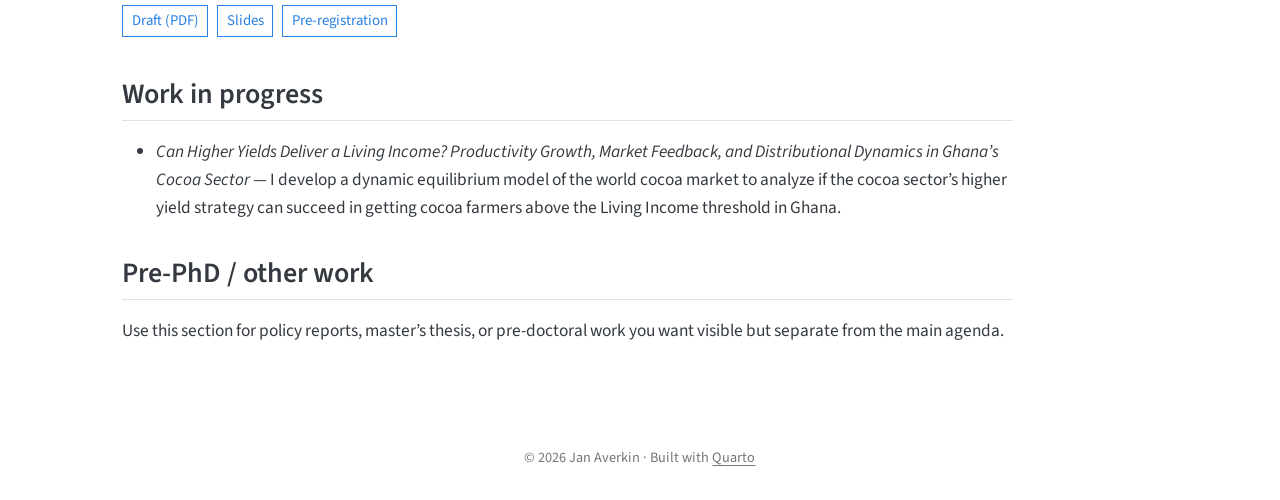
==== commit f656f3f1: "Built site for gh-pages" ====
--- a/research.html
+++ b/research.html
@@ -206,8 +206,7 @@
 <section id="work-in-progress" class="level2">
 <h2 class="anchored" data-anchor-id="work-in-progress">Work in progress</h2>
 <ul>
-<li><em>Project title</em> — one-line description of the question and stage.</li>
-<li><em>Project title</em> — one-line description of the question and stage.</li>
+<li><em>Can Higher Yields Deliver a Living Income? Productivity Growth, Market Feedback, and Distributional Dynamics in Ghana’s Cocoa Sector</em> — I develop a dynamic equilibrium model of the world cocoa market to analyze if the cocoa sector’s higher yield strategy can succeed in getting cocoa farmers above the Living Income threshold in Ghana.</li>
 </ul>
 </section>
 <section id="pre-phd-other-work" class="level2">
